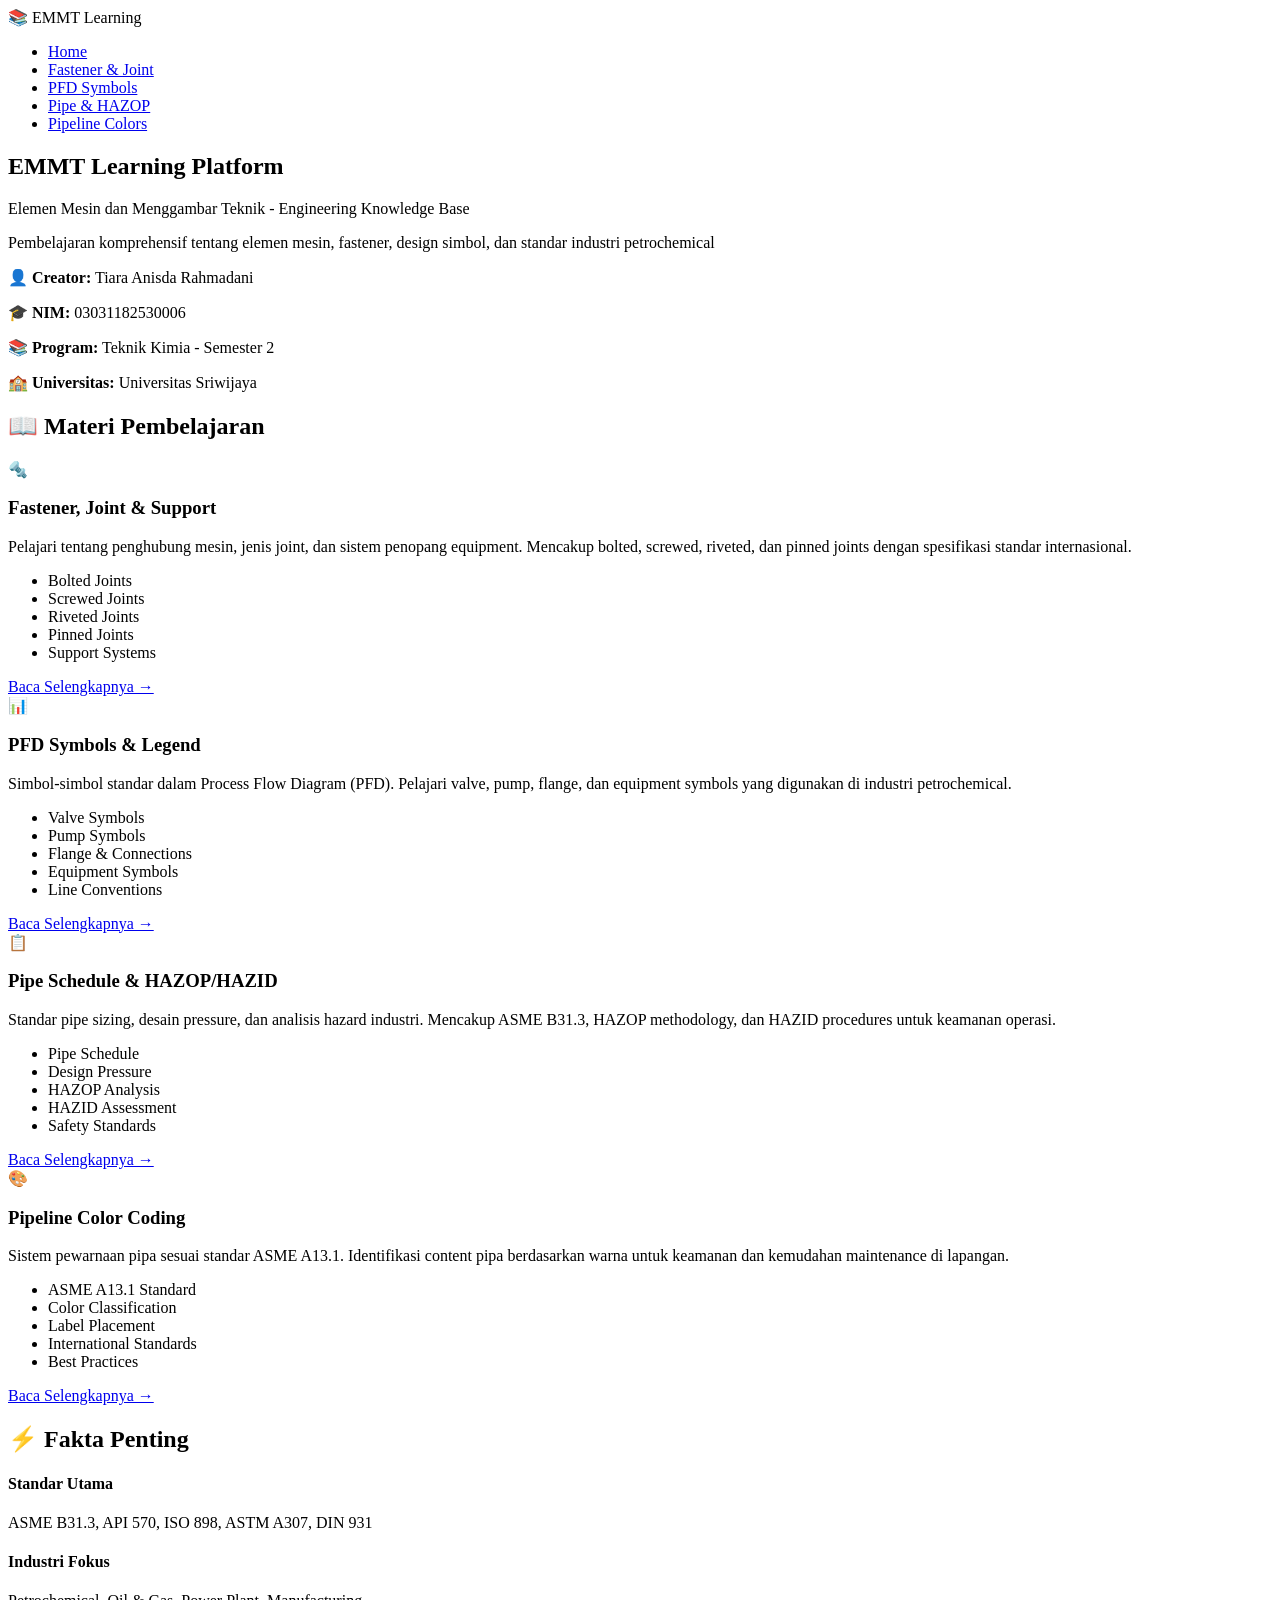
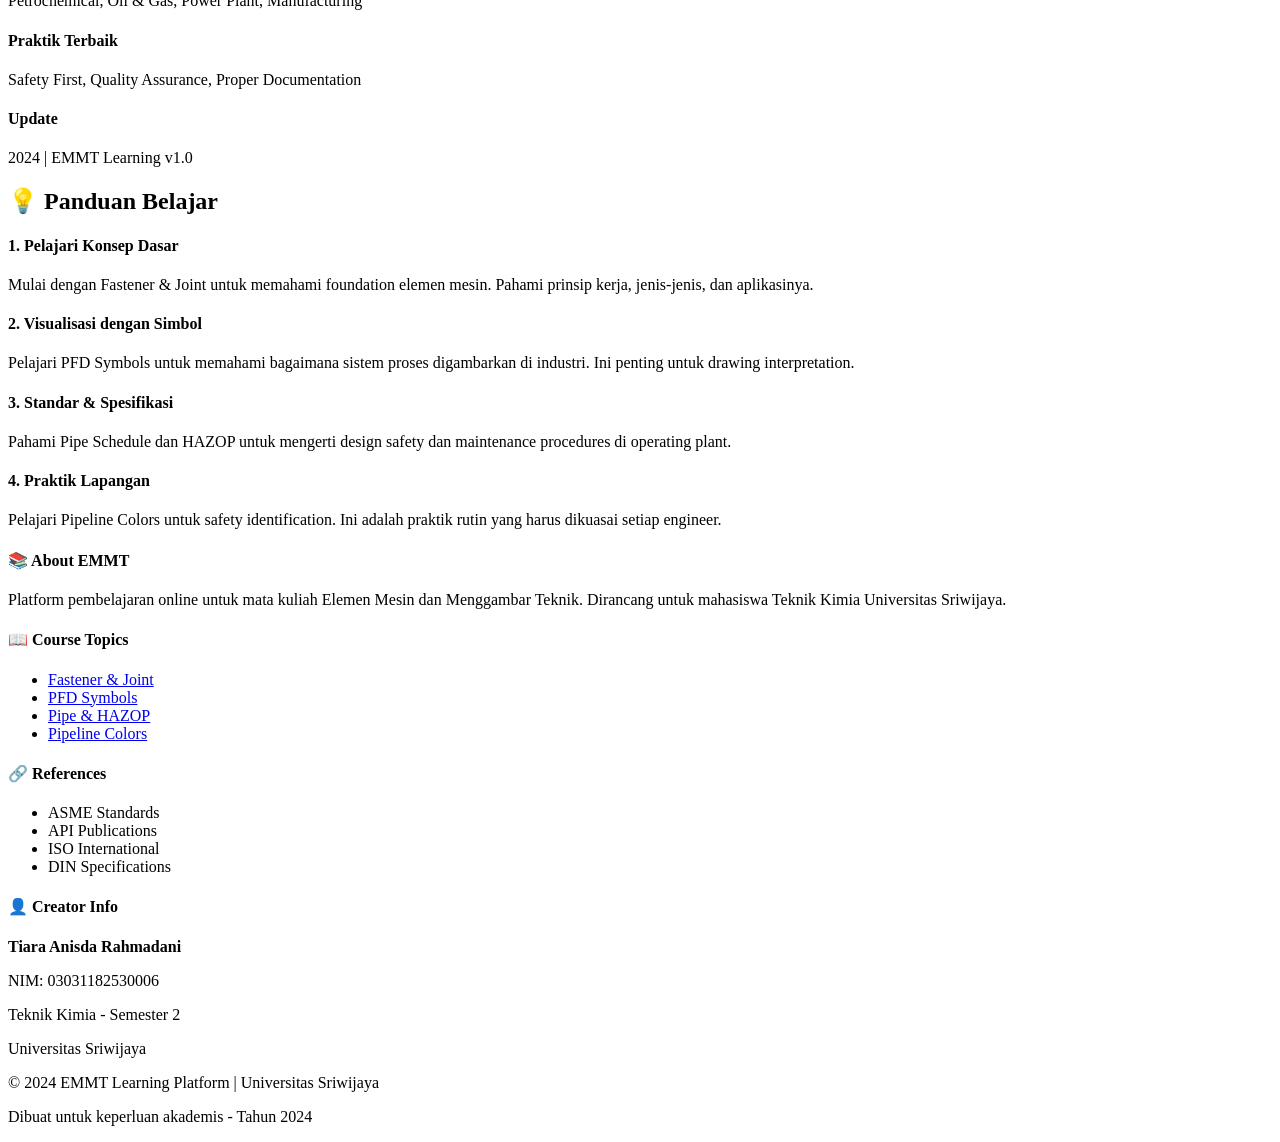
==== index.html @ e04c9753 "Add initial HTML structure for EMMT Learning Platform This commit adds the initial HTML structure fo" ====
<!DOCTYPE html>
<html lang="id">
<head>
    <meta charset="UTF-8">
    <meta name="viewport" content="width=device-width, initial-scale=1.0">
    <title>EMMT Learning - Elemen Mesin dan Menggambar Teknik</title>
    <link rel="stylesheet" href="styles.css">
</head>
<body>
    <!-- Navigation Bar -->
    <nav class="navbar">
        <div class="nav-container">
            <div class="nav-logo">📚 EMMT Learning</div>
            <ul class="nav-menu">
                <li><a href="index.html" class="nav-link active">Home</a></li>
                <li><a href="fastener-joint.html" class="nav-link">Fastener & Joint</a></li>
                <li><a href="pfd-symbols.html" class="nav-link">PFD Symbols</a></li>
                <li><a href="pipe-schedule-hazop.html" class="nav-link">Pipe & HAZOP</a></li>
                <li><a href="pipeline-colors.html" class="nav-link">Pipeline Colors</a></li>
            </ul>
        </div>
    </nav>

    <!-- Hero Section -->
    <section class="hero">
        <div class="hero-content">
            <h1>EMMT Learning Platform</h1>
            <p class="subtitle">Elemen Mesin dan Menggambar Teknik - Engineering Knowledge Base</p>
            <p class="description">Pembelajaran komprehensif tentang elemen mesin, fastener, design simbol, dan standar industri petrochemical</p>
            <div class="course-info">
                <p><strong>👤 Creator:</strong> Tiara Anisda Rahmadani</p>
                <p><strong>🎓 NIM:</strong> 03031182530006</p>
                <p><strong>📚 Program:</strong> Teknik Kimia - Semester 2</p>
                <p><strong>🏫 Universitas:</strong> Universitas Sriwijaya</p>
            </div>
        </div>
    </section>

    <!-- Topics Overview -->
    <section class="topics-section">
        <h2>📖 Materi Pembelajaran</h2>
        <div class="topics-grid">
            <!-- Topic 1 -->
            <div class="topic-card">
                <div class="topic-icon">🔩</div>
                <h3>Fastener, Joint & Support</h3>
                <p>Pelajari tentang penghubung mesin, jenis joint, dan sistem penopang equipment. Mencakup bolted, screwed, riveted, dan pinned joints dengan spesifikasi standar internasional.</p>
                <ul>
                    <li>Bolted Joints</li>
                    <li>Screwed Joints</li>
                    <li>Riveted Joints</li>
                    <li>Pinned Joints</li>
                    <li>Support Systems</li>
                </ul>
                <a href="fastener-joint.html" class="btn-read-more">Baca Selengkapnya →</a>
            </div>

            <!-- Topic 2 -->
            <div class="topic-card">
                <div class="topic-icon">📊</div>
                <h3>PFD Symbols & Legend</h3>
                <p>Simbol-simbol standar dalam Process Flow Diagram (PFD). Pelajari valve, pump, flange, dan equipment symbols yang digunakan di industri petrochemical.</p>
                <ul>
                    <li>Valve Symbols</li>
                    <li>Pump Symbols</li>
                    <li>Flange & Connections</li>
                    <li>Equipment Symbols</li>
                    <li>Line Conventions</li>
                </ul>
                <a href="pfd-symbols.html" class="btn-read-more">Baca Selengkapnya →</a>
            </div>

            <!-- Topic 3 -->
            <div class="topic-card">
                <div class="topic-icon">📋</div>
                <h3>Pipe Schedule & HAZOP/HAZID</h3>
                <p>Standar pipe sizing, desain pressure, dan analisis hazard industri. Mencakup ASME B31.3, HAZOP methodology, dan HAZID procedures untuk keamanan operasi.</p>
                <ul>
                    <li>Pipe Schedule</li>
                    <li>Design Pressure</li>
                    <li>HAZOP Analysis</li>
                    <li>HAZID Assessment</li>
                    <li>Safety Standards</li>
                </ul>
                <a href="pipe-schedule-hazop.html" class="btn-read-more">Baca Selengkapnya →</a>
            </div>

            <!-- Topic 4 -->
            <div class="topic-card">
                <div class="topic-icon">🎨</div>
                <h3>Pipeline Color Coding</h3>
                <p>Sistem pewarnaan pipa sesuai standar ASME A13.1. Identifikasi content pipa berdasarkan warna untuk keamanan dan kemudahan maintenance di lapangan.</p>
                <ul>
                    <li>ASME A13.1 Standard</li>
                    <li>Color Classification</li>
                    <li>Label Placement</li>
                    <li>International Standards</li>
                    <li>Best Practices</li>
                </ul>
                <a href="pipeline-colors.html" class="btn-read-more">Baca Selengkapnya →</a>
            </div>
        </div>
    </section>

    <!-- Quick Facts -->
    <section class="quick-facts">
        <h2>⚡ Fakta Penting</h2>
        <div class="facts-grid">
            <div class="fact-box">
                <h4>Standar Utama</h4>
                <p>ASME B31.3, API 570, ISO 898, ASTM A307, DIN 931</p>
            </div>
            <div class="fact-box">
                <h4>Industri Fokus</h4>
                <p>Petrochemical, Oil & Gas, Power Plant, Manufacturing</p>
            </div>
            <div class="fact-box">
                <h4>Praktik Terbaik</h4>
                <p>Safety First, Quality Assurance, Proper Documentation</p>
            </div>
            <div class="fact-box">
                <h4>Update</h4>
                <p>2024 | EMMT Learning v1.0</p>
            </div>
        </div>
    </section>

    <!-- Study Tips -->
    <section class="study-tips">
        <h2>💡 Panduan Belajar</h2>
        <div class="tips-content">
            <div class="tip">
                <h4>1. Pelajari Konsep Dasar</h4>
                <p>Mulai dengan Fastener & Joint untuk memahami foundation elemen mesin. Pahami prinsip kerja, jenis-jenis, dan aplikasinya.</p>
            </div>
            <div class="tip">
                <h4>2. Visualisasi dengan Simbol</h4>
                <p>Pelajari PFD Symbols untuk memahami bagaimana sistem proses digambarkan di industri. Ini penting untuk drawing interpretation.</p>
            </div>
            <div class="tip">
                <h4>3. Standar & Spesifikasi</h4>
                <p>Pahami Pipe Schedule dan HAZOP untuk mengerti design safety dan maintenance procedures di operating plant.</p>
            </div>
            <div class="tip">
                <h4>4. Praktik Lapangan</h4>
                <p>Pelajari Pipeline Colors untuk safety identification. Ini adalah praktik rutin yang harus dikuasai setiap engineer.</p>
            </div>
        </div>
    </section>

    <!-- Footer -->
    <footer class="footer">
        <div class="footer-content">
            <div class="footer-section">
                <h4>📚 About EMMT</h4>
                <p>Platform pembelajaran online untuk mata kuliah Elemen Mesin dan Menggambar Teknik. Dirancang untuk mahasiswa Teknik Kimia Universitas Sriwijaya.</p>
            </div>
            <div class="footer-section">
                <h4>📖 Course Topics</h4>
                <ul>
                    <li><a href="fastener-joint.html">Fastener & Joint</a></li>
                    <li><a href="pfd-symbols.html">PFD Symbols</a></li>
                    <li><a href="pipe-schedule-hazop.html">Pipe & HAZOP</a></li>
                    <li><a href="pipeline-colors.html">Pipeline Colors</a></li>
                </ul>
            </div>
            <div class="footer-section">
                <h4>🔗 References</h4>
                <ul>
                    <li>ASME Standards</li>
                    <li>API Publications</li>
                    <li>ISO International</li>
                    <li>DIN Specifications</li>
                </ul>
            </div>
            <div class="footer-section">
                <h4>👤 Creator Info</h4>
                <p><strong>Tiara Anisda Rahmadani</strong></p>
                <p>NIM: 03031182530006</p>
                <p>Teknik Kimia - Semester 2</p>
                <p>Universitas Sriwijaya</p>
            </div>
        </div>
        <div class="footer-bottom">
            <p>&copy; 2024 EMMT Learning Platform | Universitas Sriwijaya</p>
            <p>Dibuat untuk keperluan akademis - Tahun 2024</p>
        </div>
    </footer>
</body>
</html>
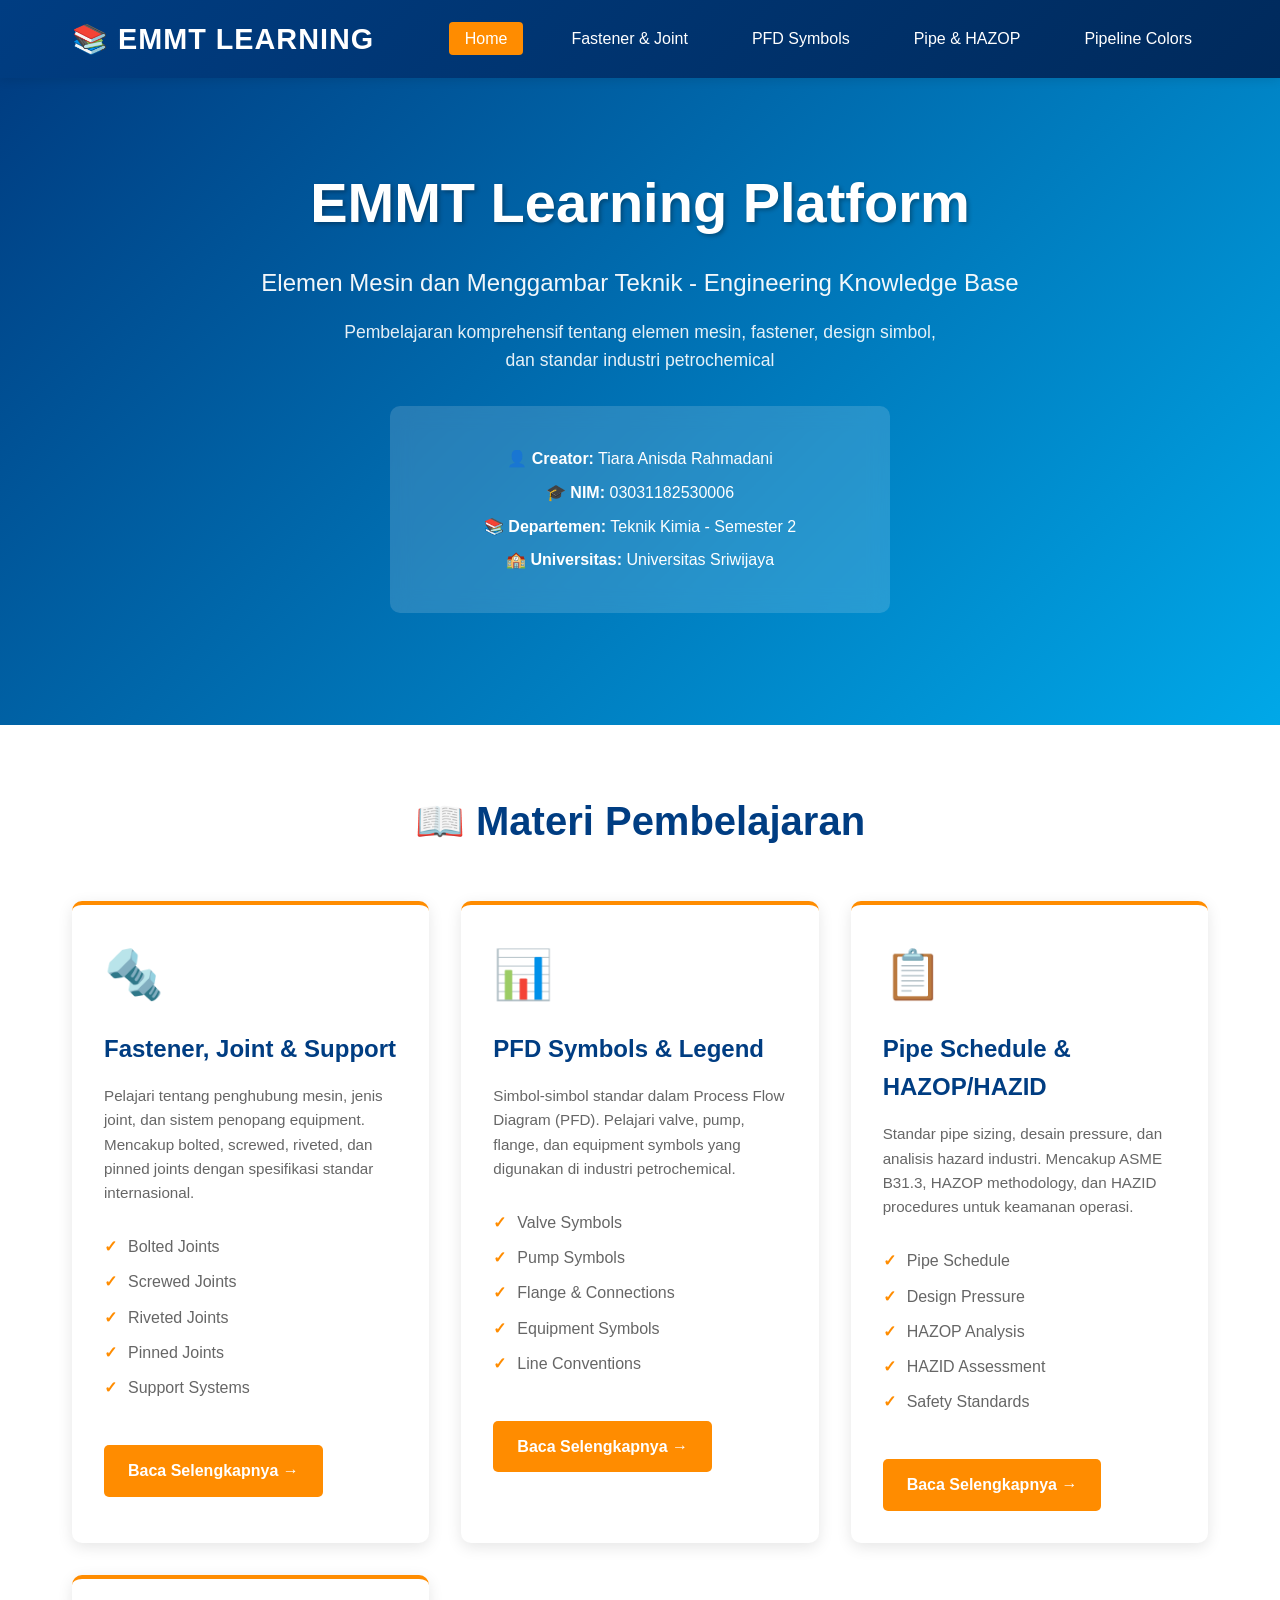
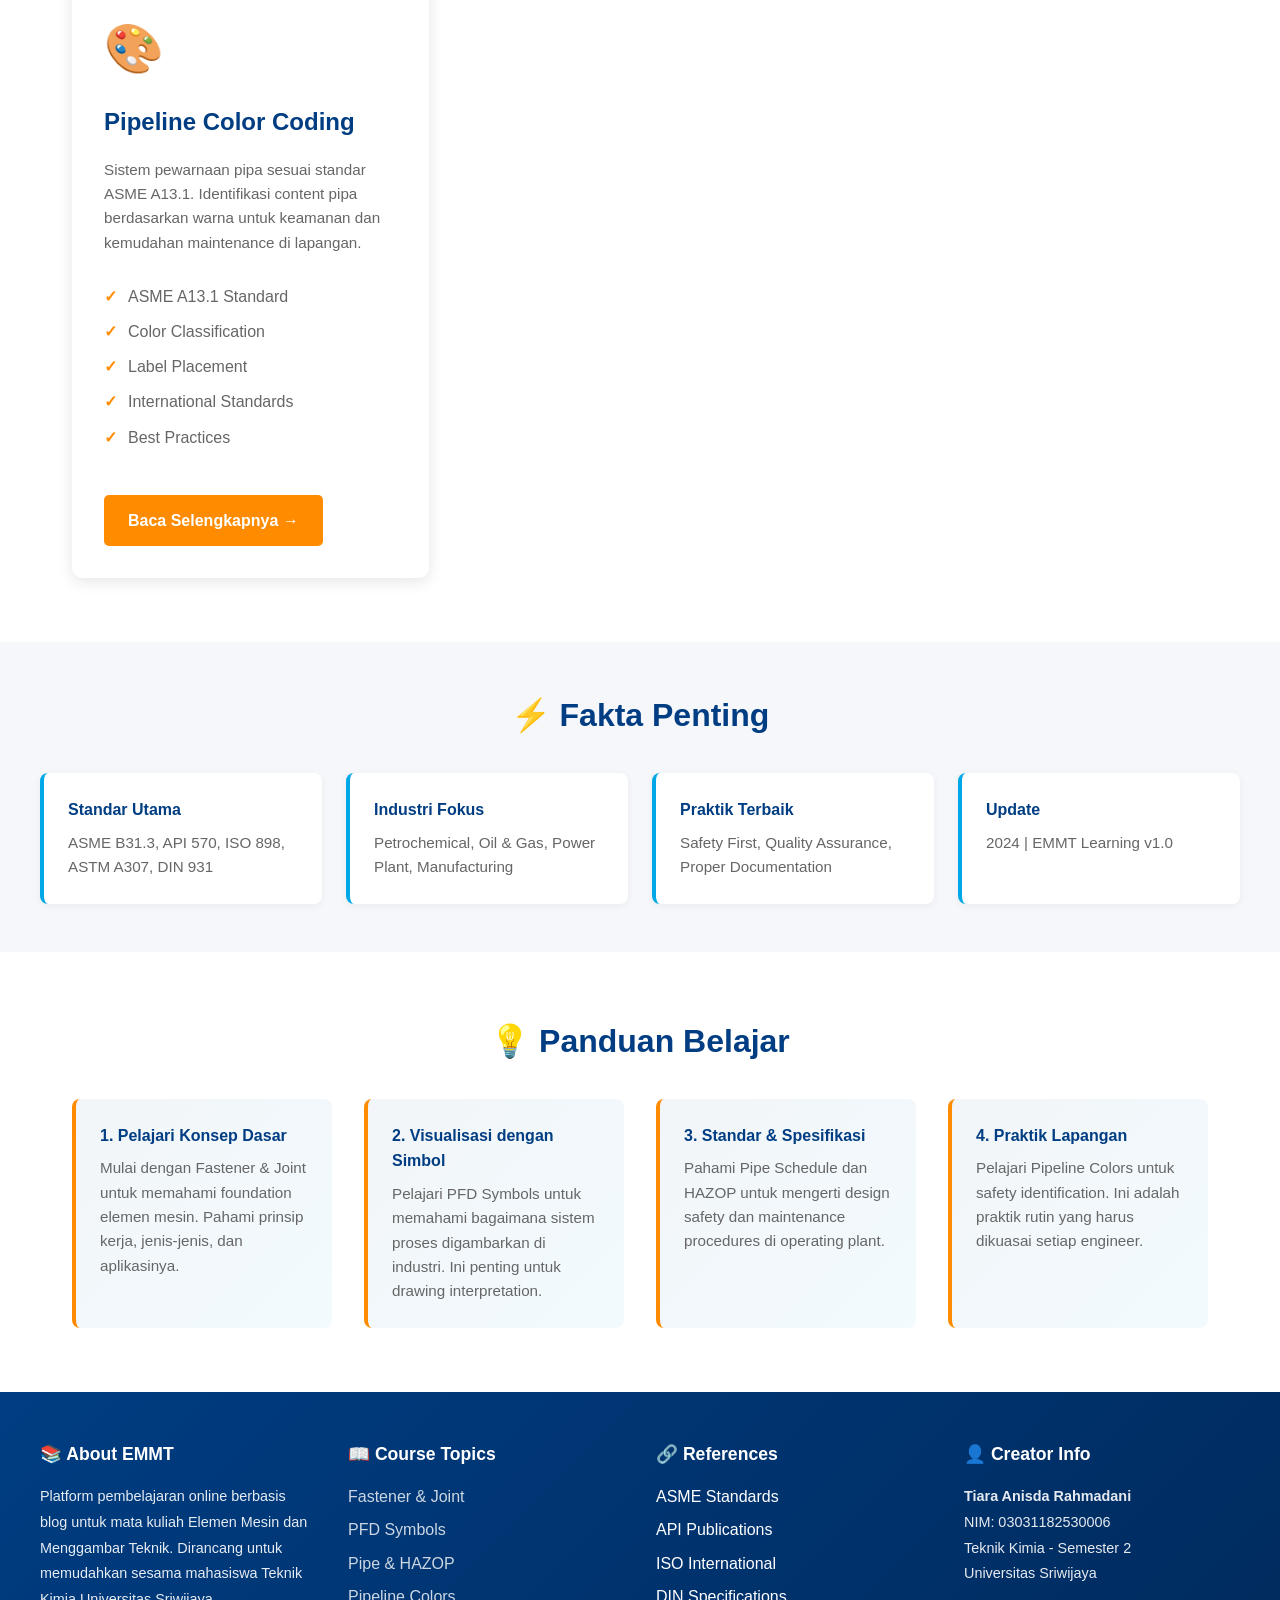
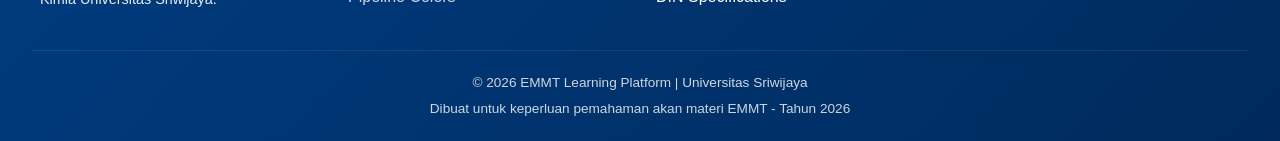
==== commit eef1dea5: "Modify course program and footer text Updated program details and footer information." ====
--- a/index.html
+++ b/index.html
@@ -30,7 +30,7 @@
             <div class="course-info">
                 <p><strong>👤 Creator:</strong> Tiara Anisda Rahmadani</p>
                 <p><strong>🎓 NIM:</strong> 03031182530006</p>
-                <p><strong>📚 Program:</strong> Teknik Kimia - Semester 2</p>
+                <p><strong>📚 Departemen:</strong> Teknik Kimia - Semester 2</p>
                 <p><strong>🏫 Universitas:</strong> Universitas Sriwijaya</p>
             </div>
         </div>
@@ -153,7 +153,7 @@
         <div class="footer-content">
             <div class="footer-section">
                 <h4>📚 About EMMT</h4>
-                <p>Platform pembelajaran online untuk mata kuliah Elemen Mesin dan Menggambar Teknik. Dirancang untuk mahasiswa Teknik Kimia Universitas Sriwijaya.</p>
+                <p>Platform pembelajaran online berbasis blog untuk mata kuliah Elemen Mesin dan Menggambar Teknik. Dirancang untuk memudahkan sesama mahasiswa Teknik Kimia Universitas Sriwijaya.</p>
             </div>
             <div class="footer-section">
                 <h4>📖 Course Topics</h4>
@@ -182,8 +182,8 @@
             </div>
         </div>
         <div class="footer-bottom">
-            <p>&copy; 2024 EMMT Learning Platform | Universitas Sriwijaya</p>
-            <p>Dibuat untuk keperluan akademis - Tahun 2024</p>
+            <p>&copy; 2026 EMMT Learning Platform | Universitas Sriwijaya</p>
+            <p>Dibuat untuk keperluan pemahaman akan materi EMMT - Tahun 2026</p>
         </div>
     </footer>
 </body>
--- a/styles.css
+++ b/styles.css
@@ -0,0 +1,555 @@
+/* ============================================
+   GLOBAL STYLES
+   ============================================ */
+* {
+    margin: 0;
+    padding: 0;
+    box-sizing: border-box;
+}
+
+:root {
+    --primary-color: #003d82;
+    --secondary-color: #ff8c00;
+    --accent-color: #00a8e8;
+    --light-bg: #f5f7fa;
+    --dark-text: #1a1a1a;
+    --light-text: #666;
+    --border-color: #e0e0e0;
+    --success-color: #27ae60;
+    --warning-color: #e74c3c;
+    --transition: all 0.3s ease;
+}
+
+body {
+    font-family: 'Segoe UI', Tahoma, Geneva, Verdana, sans-serif;
+    line-height: 1.6;
+    color: var(--dark-text);
+    background-color: #fff;
+}
+
+/* ============================================
+   NAVIGATION BAR
+   ============================================ */
+.navbar {
+    background: linear-gradient(135deg, var(--primary-color) 0%, #002a5c 100%);
+    padding: 1rem 0;
+    position: sticky;
+    top: 0;
+    z-index: 100;
+    box-shadow: 0 2px 10px rgba(0,0,0,0.1);
+}
+
+.nav-container {
+    max-width: 1200px;
+    margin: 0 auto;
+    padding: 0 2rem;
+    display: flex;
+    justify-content: space-between;
+    align-items: center;
+}
+
+.nav-logo {
+    font-size: 1.8rem;
+    font-weight: bold;
+    color: white;
+    text-transform: uppercase;
+    letter-spacing: 1px;
+}
+
+.nav-menu {
+    display: flex;
+    list-style: none;
+    gap: 2rem;
+}
+
+.nav-link {
+    color: white;
+    text-decoration: none;
+    font-weight: 500;
+    transition: var(--transition);
+    padding: 0.5rem 1rem;
+    border-radius: 4px;
+}
+
+.nav-link:hover,
+.nav-link.active {
+    background-color: var(--secondary-color);
+    color: white;
+}
+
+/* ============================================
+   HERO SECTION
+   ============================================ */
+.hero {
+    background: linear-gradient(135deg, var(--primary-color) 0%, var(--accent-color) 100%);
+    color: white;
+    padding: 5rem 2rem;
+    text-align: center;
+}
+
+.hero-content h1 {
+    font-size: 3.5rem;
+    margin-bottom: 1rem;
+    text-shadow: 2px 2px 4px rgba(0,0,0,0.3);
+}
+
+.subtitle {
+    font-size: 1.5rem;
+    margin-bottom: 1rem;
+    opacity: 0.95;
+}
+
+.description {
+    font-size: 1.1rem;
+    margin-bottom: 2rem;
+    max-width: 600px;
+    margin-left: auto;
+    margin-right: auto;
+    opacity: 0.9;
+}
+
+.course-info {
+    background: rgba(255,255,255,0.15);
+    padding: 2rem;
+    border-radius: 10px;
+    max-width: 500px;
+    margin: 2rem auto;
+    backdrop-filter: blur(10px);
+}
+
+.course-info p {
+    margin: 0.5rem 0;
+    font-size: 1rem;
+}
+
+/* ============================================
+   TOPICS SECTION
+   ============================================ */
+.topics-section {
+    max-width: 1200px;
+    margin: 4rem auto;
+    padding: 0 2rem;
+}
+
+.topics-section h2 {
+    text-align: center;
+    font-size: 2.5rem;
+    color: var(--primary-color);
+    margin-bottom: 3rem;
+}
+
+.topics-grid {
+    display: grid;
+    grid-template-columns: repeat(auto-fit, minmax(280px, 1fr));
+    gap: 2rem;
+}
+
+.topic-card {
+    background: white;
+    border-radius: 10px;
+    padding: 2rem;
+    box-shadow: 0 4px 15px rgba(0,0,0,0.1);
+    transition: var(--transition);
+    border-top: 4px solid var(--secondary-color);
+}
+
+.topic-card:hover {
+    transform: translateY(-10px);
+    box-shadow: 0 8px 25px rgba(0,0,0,0.15);
+}
+
+.topic-icon {
+    font-size: 3rem;
+    margin-bottom: 1rem;
+}
+
+.topic-card h3 {
+    color: var(--primary-color);
+    margin-bottom: 1rem;
+    font-size: 1.5rem;
+}
+
+.topic-card p {
+    color: var(--light-text);
+    margin-bottom: 1rem;
+    font-size: 0.95rem;
+}
+
+.topic-card ul {
+    list-style: none;
+    margin: 1.5rem 0;
+    padding-left: 0;
+}
+
+.topic-card li {
+    color: var(--light-text);
+    padding: 0.3rem 0;
+    padding-left: 1.5rem;
+    position: relative;
+}
+
+.topic-card li:before {
+    content: "✓";
+    position: absolute;
+    left: 0;
+    color: var(--secondary-color);
+    font-weight: bold;
+}
+
+.btn-read-more {
+    display: inline-block;
+    background: var(--secondary-color);
+    color: white;
+    padding: 0.8rem 1.5rem;
+    border-radius: 5px;
+    text-decoration: none;
+    font-weight: 600;
+    transition: var(--transition);
+    margin-top: 1rem;
+}
+
+.btn-read-more:hover {
+    background: #e67e00;
+    transform: translateX(5px);
+}
+
+/* ============================================
+   QUICK FACTS SECTION
+   ============================================ */
+.quick-facts {
+    background: var(--light-bg);
+    padding: 3rem 2rem;
+    margin: 2rem 0;
+}
+
+.quick-facts h2 {
+    text-align: center;
+    color: var(--primary-color);
+    margin-bottom: 2rem;
+    font-size: 2rem;
+}
+
+.facts-grid {
+    max-width: 1200px;
+    margin: 0 auto;
+    display: grid;
+    grid-template-columns: repeat(auto-fit, minmax(250px, 1fr));
+    gap: 1.5rem;
+}
+
+.fact-box {
+    background: white;
+    padding: 1.5rem;
+    border-radius: 8px;
+    border-left: 4px solid var(--accent-color);
+    box-shadow: 0 2px 8px rgba(0,0,0,0.05);
+}
+
+.fact-box h4 {
+    color: var(--primary-color);
+    margin-bottom: 0.5rem;
+}
+
+.fact-box p {
+    color: var(--light-text);
+    font-size: 0.95rem;
+}
+
+/* ============================================
+   STUDY TIPS SECTION
+   ============================================ */
+.study-tips {
+    max-width: 1200px;
+    margin: 4rem auto;
+    padding: 0 2rem;
+}
+
+.study-tips h2 {
+    text-align: center;
+    color: var(--primary-color);
+    margin-bottom: 2rem;
+    font-size: 2rem;
+}
+
+.tips-content {
+    display: grid;
+    grid-template-columns: repeat(auto-fit, minmax(250px, 1fr));
+    gap: 2rem;
+}
+
+.tip {
+    background: linear-gradient(135deg, rgba(0,61,130,0.05) 0%, rgba(0,168,232,0.05) 100%);
+    padding: 1.5rem;
+    border-radius: 8px;
+    border-left: 4px solid var(--secondary-color);
+}
+
+.tip h4 {
+    color: var(--primary-color);
+    margin-bottom: 0.5rem;
+}
+
+.tip p {
+    color: var(--light-text);
+    font-size: 0.95rem;
+}
+
+/* ============================================
+   FOOTER
+   ============================================ */
+.footer {
+    background: linear-gradient(135deg, var(--primary-color) 0%, #002a5c 100%);
+    color: white;
+    margin-top: 4rem;
+    padding: 3rem 2rem 1rem;
+}
+
+.footer-content {
+    max-width: 1200px;
+    margin: 0 auto;
+    display: grid;
+    grid-template-columns: repeat(auto-fit, minmax(250px, 1fr));
+    gap: 2rem;
+    margin-bottom: 2rem;
+}
+
+.footer-section h4 {
+    margin-bottom: 1rem;
+    font-size: 1.1rem;
+}
+
+.footer-section p {
+    font-size: 0.9rem;
+    opacity: 0.9;
+    line-height: 1.8;
+}
+
+.footer-section ul {
+    list-style: none;
+}
+
+.footer-section ul li {
+    margin: 0.5rem 0;
+}
+
+.footer-section a {
+    color: white;
+    text-decoration: none;
+    opacity: 0.8;
+    transition: var(--transition);
+}
+
+.footer-section a:hover {
+    opacity: 1;
+    text-decoration: underline;
+}
+
+.footer-bottom {
+    text-align: center;
+    border-top: 1px solid rgba(255,255,255,0.1);
+    padding-top: 1rem;
+    opacity: 0.8;
+}
+
+.footer-bottom p {
+    font-size: 0.85rem;
+    margin: 0.3rem 0;
+}
+
+/* ============================================
+   CONTENT PAGES (Fastener, PFD, etc.)
+   ============================================ */
+.content-section {
+    max-width: 1000px;
+    margin: 3rem auto;
+    padding: 0 2rem;
+}
+
+.content-section h1 {
+    color: var(--primary-color);
+    font-size: 2.5rem;
+    margin-bottom: 0.5rem;
+    border-bottom: 3px solid var(--secondary-color);
+    padding-bottom: 1rem;
+}
+
+.content-section > p {
+    color: var(--light-text);
+    margin-bottom: 2rem;
+    font-size: 0.95rem;
+}
+
+.content-section h2 {
+    color: var(--primary-color);
+    font-size: 2rem;
+    margin-top: 2.5rem;
+    margin-bottom: 1.5rem;
+    border-left: 4px solid var(--secondary-color);
+    padding-left: 1rem;
+}
+
+.content-section h3 {
+    color: var(--primary-color);
+    font-size: 1.3rem;
+    margin-top: 1.5rem;
+    margin-bottom: 1rem;
+}
+
+.content-section h4 {
+    color: #555;
+    font-size: 1.1rem;
+    margin-top: 1rem;
+    margin-bottom: 0.5rem;
+}
+
+.content-box {
+    background: var(--light-bg);
+    border-left: 4px solid var(--accent-color);
+    padding: 1.5rem;
+    border-radius: 8px;
+    margin-bottom: 2rem;
+}
+
+.content-section p {
+    line-height: 1.8;
+    margin-bottom: 1rem;
+    color: var(--dark-text);
+}
+
+.content-section ul,
+.content-section ol {
+    margin-left: 2rem;
+    margin-bottom: 1rem;
+}
+
+.content-section li {
+    margin-bottom: 0.5rem;
+    line-height: 1.7;
+}
+
+/* ============================================
+   TABLES
+   ============================================ */
+.content-section table {
+    width: 100%;
+    border-collapse: collapse;
+    margin: 1.5rem 0;
+    box-shadow: 0 2px 8px rgba(0,0,0,0.1);
+}
+
+.content-section thead {
+    background: var(--primary-color);
+    color: white;
+}
+
+.content-section th {
+    padding: 1rem;
+    text-align: left;
+    font-weight: 600;
+    border: 1px solid var(--border-color);
+}
+
+.content-section td {
+    padding: 0.8rem 1rem;
+    border: 1px solid var(--border-color);
+}
+
+.content-section tbody tr:nth-child(even) {
+    background: rgba(0,61,130,0.03);
+}
+
+.content-section tbody tr:hover {
+    background: rgba(0,168,232,0.08);
+}
+
+/* ============================================
+   IMAGE PLACEHOLDER
+   ============================================ */
+.image-placeholder {
+    background: linear-gradient(135deg, #e8f4f8 0%, #f0f8ff 100%);
+    border: 2px dashed var(--accent-color);
+    border-radius: 8px;
+    padding: 3rem;
+    text-align: center;
+    margin: 2rem 0;
+    color: var(--accent-color);
+}
+
+.image-placeholder p {
+    font-size: 0.95rem;
+    line-height: 1.8;
+    margin: 0;
+    color: var(--primary-color);
+}
+
+.image-placeholder strong {
+    color: var(--secondary-color);
+    font-size: 1rem;
+}
+
+/* ============================================
+   RESPONSIVE DESIGN
+   ============================================ */
+@media (max-width: 768px) {
+    .nav-menu {
+        gap: 1rem;
+        flex-wrap: wrap;
+    }
+
+    .nav-link {
+        padding: 0.3rem 0.6rem;
+        font-size: 0.9rem;
+    }
+
+    .hero-content h1 {
+        font-size: 2rem;
+    }
+
+    .subtitle {
+        font-size: 1rem;
+    }
+
+    .topics-grid,
+    .facts-grid,
+    .tips-content {
+        grid-template-columns: 1fr;
+    }
+
+    .content-section h1 {
+        font-size: 1.8rem;
+    }
+
+    .content-section h2 {
+        font-size: 1.5rem;
+    }
+
+    .content-section table {
+        font-size: 0.85rem;
+    }
+
+    .content-section th,
+    .content-section td {
+        padding: 0.5rem;
+    }
+}
+
+@media (max-width: 480px) {
+    .nav-container {
+        flex-direction: column;
+        gap: 1rem;
+    }
+
+    .nav-menu {
+        flex-direction: column;
+        gap: 0.5rem;
+        width: 100%;
+    }
+
+    .hero-content h1 {
+        font-size: 1.5rem;
+    }
+
+    .content-section {
+        padding: 0 1rem;
+    }
+}
